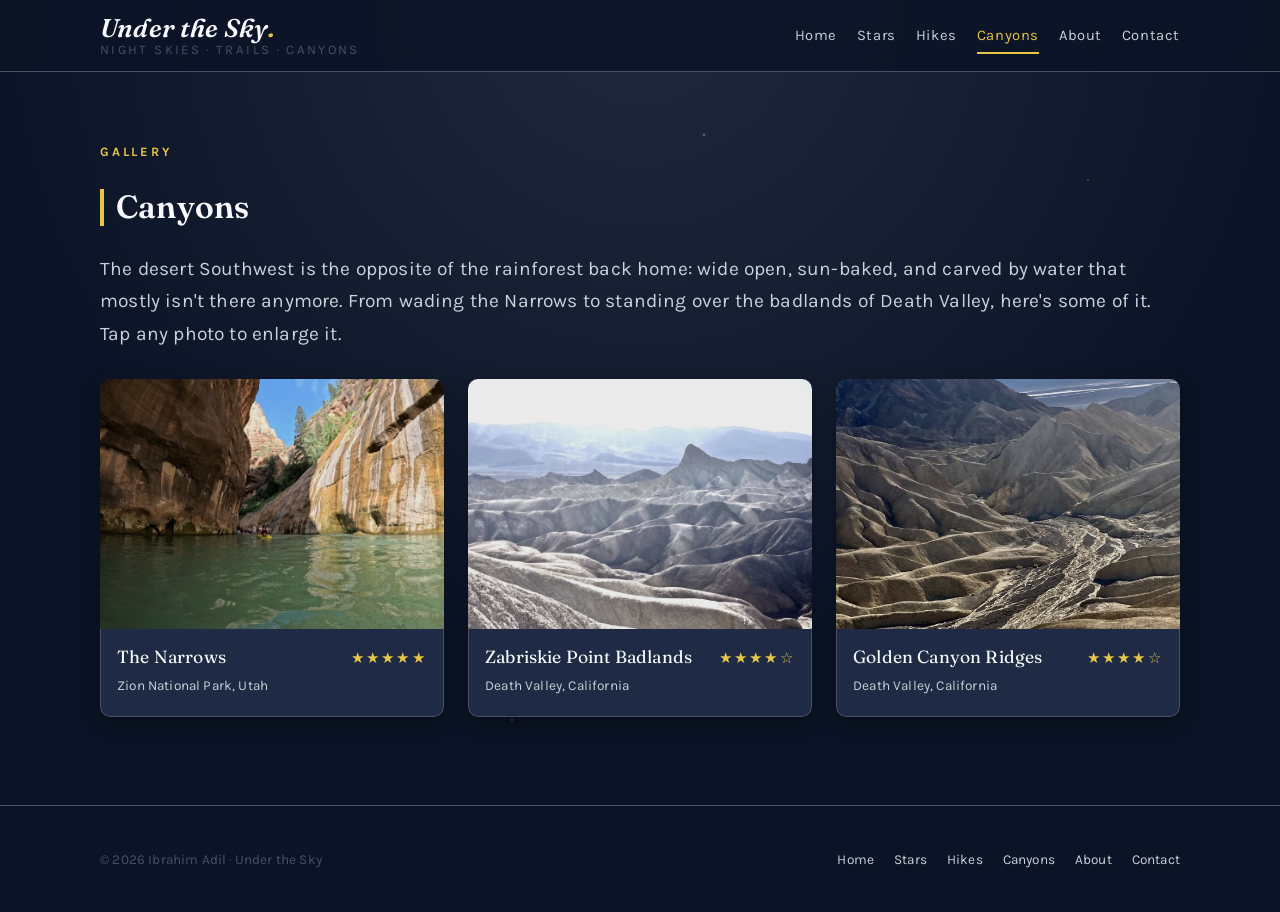
==== canyons.html @ 0be4a295 "Add files via upload" ====
<!DOCTYPE html>
<html lang="en">
<head>
  <meta charset="UTF-8">
  <meta name="viewport" content="width=device-width, initial-scale=1.0">
  <meta name="author" content="Ibrahim Adil">
  <meta name="description" content="Canyon and desert landscape photography from Zion and Death Valley.">
  <title>Canyons — Under the Sky</title>
  <link rel="stylesheet" href="css/format.css">
  <link rel="stylesheet" href="css/layout.css">
  <link rel="stylesheet" href="css/effects.css">
</head>
<body>

  <header class="site-header">
    <div class="wrap header-inner">
      <div class="brand">
        <a href="index.html" class="logo">Under the Sky<span class="logo-dot">.</span></a>
        <span class="tagline">Night skies &middot; trails &middot; canyons</span>
      </div>
      <nav class="main-nav" aria-label="Main menu">
        <ul>
          <li><a href="index.html">Home</a></li>
          <li><a href="stars.html">Stars</a></li>
          <li><a href="hikes.html">Hikes</a></li>
          <li><a href="canyons.html" class="current">Canyons</a></li>
          <li><a href="about.html">About</a></li>
          <li><a href="contact.html">Contact</a></li>
        </ul>
      </nav>
    </div>
  </header>

  <main>
    <section class="section">
      <div class="wrap">
        <header class="section-head">
          <p class="eyebrow">Gallery</p>
          <h1 class="section-title">Canyons</h1>
          <p class="lead">The desert Southwest is the opposite of the rainforest back home:
            wide open, sun-baked, and carved by water that mostly isn't there anymore. From
            wading the Narrows to standing over the badlands of Death Valley, here's some of it.
            Tap any photo to enlarge it.</p>
        </header>

        <div class="gallery">

          <figure class="photo">
            <a href="#lb-the-narrows">
              <img class="photo-img" src="images/canyons/the-narrows-thumb.jpg"
                   alt="Tall striped canyon walls rising above clear green river water">
            </a>
            <figcaption>
              <div class="caption-row">
                <span class="photo-name">The Narrows</span>
                <span class="stars-rating" aria-label="Rated 5 out of 5">&#9733;&#9733;&#9733;&#9733;&#9733;</span>
              </div>
              <span class="photo-loc">Zion National Park, Utah</span>
            </figcaption>
          </figure>

          <figure class="photo">
            <a href="#lb-zabriskie-point">
              <img class="photo-img" src="images/canyons/zabriskie-point-thumb.jpg"
                   alt="Rippled grey-and-tan badland ridges under a bright hazy sky">
            </a>
            <figcaption>
              <div class="caption-row">
                <span class="photo-name">Zabriskie Point Badlands</span>
                <span class="stars-rating" aria-label="Rated 4 out of 5">&#9733;&#9733;&#9733;&#9733;&#9734;</span>
              </div>
              <span class="photo-loc">Death Valley, California</span>
            </figcaption>
          </figure>

          <figure class="photo">
            <a href="#lb-golden-canyon">
              <img class="photo-img" src="images/canyons/golden-canyon-thumb.jpg"
                   alt="Golden eroded canyon ridges with blue mountains in the distance">
            </a>
            <figcaption>
              <div class="caption-row">
                <span class="photo-name">Golden Canyon Ridges</span>
                <span class="stars-rating" aria-label="Rated 4 out of 5">&#9733;&#9733;&#9733;&#9733;&#9734;</span>
              </div>
              <span class="photo-loc">Death Valley, California</span>
            </figcaption>
          </figure>

        </div>
      </div>
    </section>
  </main>

  <div class="lightbox" id="lb-the-narrows">
    <a href="#" class="lightbox-close" aria-label="Close">&times;</a>
    <img src="images/canyons/the-narrows.jpg" alt="Tall striped canyon walls rising above clear green river water">
    <p class="lightbox-caption"><strong>The Narrows</strong> &mdash; Zion National Park, Utah</p>
  </div>

  <div class="lightbox" id="lb-zabriskie-point">
    <a href="#" class="lightbox-close" aria-label="Close">&times;</a>
    <img src="images/canyons/zabriskie-point.jpg" alt="Rippled grey-and-tan badland ridges under a bright hazy sky">
    <p class="lightbox-caption"><strong>Zabriskie Point Badlands</strong> &mdash; Death Valley, California</p>
  </div>

  <div class="lightbox" id="lb-golden-canyon">
    <a href="#" class="lightbox-close" aria-label="Close">&times;</a>
    <img src="images/canyons/golden-canyon.jpg" alt="Golden eroded canyon ridges with blue mountains in the distance">
    <p class="lightbox-caption"><strong>Golden Canyon Ridges</strong> &mdash; Death Valley, California</p>
  </div>

  <footer class="site-footer">
    <div class="wrap footer-inner">
      <p>&copy; 2026 Ibrahim Adil &middot; Under the Sky</p>
      <ul class="footer-nav">
        <li><a href="index.html">Home</a></li>
        <li><a href="stars.html">Stars</a></li>
        <li><a href="hikes.html">Hikes</a></li>
        <li><a href="canyons.html">Canyons</a></li>
        <li><a href="about.html">About</a></li>
        <li><a href="contact.html">Contact</a></li>
      </ul>
    </div>
  </footer>

</body>
</html>
---- css/format.css ----
/* ============================================================
   format.css  —  Colors, Fonts & Typography
   Under the Sky — a PNW + Southwest photo journal
   Ibrahim Adil · IT-WEB 112
   ============================================================ */

/* --- Google Fonts: Fraunces (display) + Karla (body) --- */
@import url('https://fonts.googleapis.com/css2?family=Fraunces:ital,opsz,wght@0,9..144,400;0,9..144,600;1,9..144,400;1,9..144,600&family=Karla:wght@400;600;700&display=swap');

/* --- Color palette (named so I can reuse the names) --------
   Deep Navy    #0B1426   main background
   Midnight Blue#1F2A44   cards / section backgrounds
   Slate Purple #4A4E69   borders / secondary text
   Mist Gray    #C9D1D9   body text
   Warm Gold    #E8C547   links / accents / star ratings
   ----------------------------------------------------------- */
:root {
  --deep-navy:     #0B1426;
  --midnight-blue: #1F2A44;
  --slate-purple:  #4A4E69;
  --mist-gray:     #C9D1D9;
  --warm-gold:     #E8C547;
  --gold-soft:     #f0d98a;
  --white-star:    #f7f9fc;
}

/* --- Base text + background --- */
body {
  background-color: var(--deep-navy);
  color: var(--mist-gray);
  font-family: 'Karla', 'Segoe UI', Tahoma, sans-serif;
  font-size: 1.05rem;
  line-height: 1.7;
  letter-spacing: 0.01em;
}

/* --- Headings use the display serif --- */
h1, h2, h3 {
  font-family: 'Fraunces', Georgia, 'Times New Roman', serif;
  color: var(--white-star);
  line-height: 1.15;
  font-weight: 600;
}

/* --- Header / site identity --- */
.site-header {
  background-color: rgba(11, 20, 38, 0.85);
  border-bottom: 1px solid var(--slate-purple);
}

.logo {
  font-family: 'Fraunces', Georgia, serif;
  font-style: italic;
  font-weight: 600;
  font-size: 1.6rem;
  color: var(--white-star);
  text-decoration: none;
}

.logo .logo-dot {
  color: var(--warm-gold);
}

.tagline {
  color: var(--slate-purple);
  font-size: 0.82rem;
  letter-spacing: 0.18em;
  text-transform: uppercase;
}

/* --- Navigation links --- */
.main-nav a {
  color: var(--mist-gray);
  text-decoration: none;
  font-size: 0.92rem;
  letter-spacing: 0.04em;
}

.main-nav a:hover,
.main-nav a:focus {
  color: var(--warm-gold);
}

.main-nav a.current {
  color: var(--warm-gold);
}

/* --- Hero (home page banner) --- */
.hero-title {
  font-size: 3.2rem;
  font-style: italic;
  color: var(--white-star);
  text-shadow: 0 2px 18px rgba(0, 0, 0, 0.7);
}

.hero-sub {
  color: var(--mist-gray);
  font-size: 1.15rem;
  letter-spacing: 0.05em;
  text-shadow: 0 1px 10px rgba(0, 0, 0, 0.8);
}

.gold-rule {
  border: none;
  border-top: 2px solid var(--warm-gold);
}

/* --- Section headings --- */
.section-title {
  font-size: 2rem;
  border-left: 4px solid var(--warm-gold);
  padding-left: 0.75rem;
}

.eyebrow {
  color: var(--warm-gold);
  font-family: 'Karla', sans-serif;
  font-size: 0.8rem;
  font-weight: 700;
  letter-spacing: 0.22em;
  text-transform: uppercase;
}

/* --- Intro / body copy --- */
.lead {
  font-size: 1.2rem;
  color: var(--mist-gray);
}

a {
  color: var(--warm-gold);
}

/* --- Category & photo cards --- */
.card {
  background-color: var(--midnight-blue);
  border: 1px solid var(--slate-purple);
}

.card h3 {
  font-size: 1.4rem;
}

.card-meta {
  color: var(--slate-purple);
  font-size: 0.85rem;
  letter-spacing: 0.08em;
  text-transform: uppercase;
}

/* --- Gallery figure captions --- */
.photo figcaption {
  background-color: var(--midnight-blue);
  border: 1px solid var(--slate-purple);
  border-top: none;
}

.photo-name {
  font-family: 'Fraunces', Georgia, serif;
  color: var(--white-star);
  font-size: 1.1rem;
}

.photo-loc {
  color: var(--mist-gray);
  font-size: 0.85rem;
}

/* --- Gold star rating chip --- */
.stars-rating {
  color: var(--warm-gold);
  letter-spacing: 0.15em;
  font-size: 0.95rem;
}

/* --- Lightbox caption --- */
.lightbox-caption {
  color: var(--mist-gray);
  font-family: 'Karla', sans-serif;
}

.lightbox-caption strong {
  font-family: 'Fraunces', serif;
  color: var(--white-star);
}

.lightbox-close {
  color: var(--warm-gold);
  text-decoration: none;
  font-size: 2rem;
  font-family: 'Karla', sans-serif;
}

/* --- About page lists --- */
.gear-list li::marker {
  color: var(--warm-gold);
}

/* --- Contact form --- */
.field label {
  color: var(--mist-gray);
  font-size: 0.9rem;
  letter-spacing: 0.04em;
}

.field input,
.field textarea {
  background-color: var(--midnight-blue);
  border: 1px solid var(--slate-purple);
  color: var(--white-star);
  font-family: 'Karla', sans-serif;
  font-size: 1rem;
}

.field input::placeholder,
.field textarea::placeholder {
  color: var(--slate-purple);
}

.field input:focus,
.field textarea:focus {
  border-color: var(--warm-gold);
  outline: none;
}

.btn {
  background-color: var(--warm-gold);
  color: var(--deep-navy);
  font-family: 'Karla', sans-serif;
  font-weight: 700;
  letter-spacing: 0.06em;
  border: none;
  cursor: pointer;
}

.form-thanks {
  color: var(--warm-gold);
  border: 1px solid var(--warm-gold);
  background-color: rgba(232, 197, 71, 0.08);
}

/* --- Footer --- */
.site-footer {
  border-top: 1px solid var(--slate-purple);
  color: var(--slate-purple);
  font-size: 0.85rem;
}

.site-footer a {
  color: var(--mist-gray);
  text-decoration: none;
}

.site-footer a:hover {
  color: var(--warm-gold);
}
---- css/layout.css ----
/* ============================================================
   layout.css  —  Layout, Positioning & Responsive Design
   Under the Sky
   Ibrahim Adil · IT-WEB 112
   ============================================================ */

/* --- Reset-ish: easier box math --- */
* {
  box-sizing: border-box;
}

html {
  scroll-behavior: smooth;
}

body {
  margin: 0;
  min-height: 100vh;
  display: flex;
  flex-direction: column;
}

img {
  max-width: 100%;
  height: auto;
  display: block;
}

/* --- Subtle starfield texture behind everything --- */
body::before {
  content: "";
  position: fixed;
  top: 0;
  right: 0;
  bottom: 0;
  left: 0;
  z-index: -1;
  background-color: #0B1426;
  background-image:
    radial-gradient(1px 1px at 20% 30%, rgba(255,255,255,0.7), transparent),
    radial-gradient(1px 1px at 70% 60%, rgba(255,255,255,0.5), transparent),
    radial-gradient(1px 1px at 40% 80%, rgba(255,255,255,0.6), transparent),
    radial-gradient(1px 1px at 85% 20%, rgba(255,255,255,0.5), transparent),
    radial-gradient(2px 2px at 55% 15%, rgba(255,255,255,0.4), transparent),
    radial-gradient(1px 1px at 10% 70%, rgba(255,255,255,0.5), transparent),
    radial-gradient(circle at 50% 0%, rgba(74,78,105,0.35), transparent 60%);
}

/* --- Centered content wrapper --- */
.wrap {
  width: 90%;
  max-width: 1080px;
  margin: 0 auto;
}

/* --- Sticky header --- */
.site-header {
  position: sticky;
  top: 0;
  z-index: 50;
}

.header-inner {
  display: flex;
  flex-wrap: wrap;
  align-items: center;
  justify-content: space-between;
  gap: 0.5rem 1.5rem;
  padding: 0.9rem 0;
}

.brand {
  display: flex;
  flex-direction: column;
  line-height: 1.1;
}

/* --- Nav list as a row --- */
.main-nav ul {
  display: flex;
  flex-wrap: wrap;
  gap: 0.4rem 1.25rem;
  list-style: none;
  margin: 0;
  padding: 0;
}

.main-nav a {
  display: inline-block;
  padding: 0.25rem 0;
}

/* --- Main grows to push footer down --- */
main {
  flex: 1;
  width: 100%;
}

/* --- Hero block --- */
.hero {
  position: relative;
  width: 100%;
  min-height: 62vh;
  display: flex;
  align-items: center;
  justify-content: center;
  text-align: center;
  overflow: hidden;
}

.hero-img {
  position: absolute;
  top: 0;
  right: 0;
  bottom: 0;
  left: 0;
  width: 100%;
  height: 100%;
  object-fit: cover;
}

.hero-overlay {
  position: absolute;
  top: 0;
  right: 0;
  bottom: 0;
  left: 0;
  background: linear-gradient(180deg, rgba(11,20,38,0.45) 0%, rgba(11,20,38,0.8) 100%);
}

.hero-content {
  position: relative;
  z-index: 2;
  padding: 2rem 1rem;
  max-width: 720px;
}

.hero-content .gold-rule {
  width: 90px;
  margin: 1.25rem auto;
}

/* --- Generic section spacing --- */
.section {
  padding: 3.5rem 0 1rem;
}

.section-head {
  margin-bottom: 1.75rem;
}

/* --- Category teaser grid (home) --- */
.category-grid {
  display: grid;
  grid-template-columns: repeat(3, 1fr);
  gap: 1.5rem;
}

.category-grid .card {
  display: flex;
  flex-direction: column;
  border-radius: 10px;
  overflow: hidden;
  text-decoration: none;
}

.card-thumb {
  height: 210px;
  object-fit: cover;
  width: 100%;
}

.card-body {
  padding: 1.1rem 1.25rem 1.4rem;
}

/* --- Photo gallery grid --- */
.gallery {
  display: grid;
  grid-template-columns: repeat(3, 1fr);
  gap: 1.5rem;
  padding: 0 0 1rem;
}

.photo {
  margin: 0;
  border-radius: 10px;
  overflow: hidden;
}

.photo a {
  display: block;
}

.photo-img {
  height: 250px;
  object-fit: cover;
  width: 100%;
}

.photo figcaption {
  padding: 0.8rem 1rem 1rem;
  border-radius: 0 0 10px 10px;
}

.caption-row {
  display: flex;
  align-items: baseline;
  justify-content: space-between;
  gap: 0.5rem;
  flex-wrap: wrap;
}

/* --- Lightbox (pure CSS, uses :target) --- */
.lightbox {
  position: fixed;
  top: 0;
  right: 0;
  bottom: 0;
  left: 0;
  z-index: 100;
  display: flex;
  flex-direction: column;
  align-items: center;
  justify-content: center;
  padding: 4vh 4vw;
  background-color: rgba(7, 12, 24, 0.95);
}

.lightbox img {
  max-width: 100%;
  max-height: 78vh;
  border-radius: 6px;
}

.lightbox-caption {
  margin-top: 1rem;
  text-align: center;
}

.lightbox-close {
  position: absolute;
  top: 2vh;
  right: 4vw;
  line-height: 1;
}

/* --- Text page (about) --- */
.prose {
  max-width: 720px;
}

.prose p { margin: 0 0 1.1rem; }

.gear-list {
  padding-left: 1.2rem;
}

.gear-list li { margin-bottom: 0.4rem; }

/* --- Contact form --- */
.contact-layout {
  max-width: 620px;
}

.form-grid {
  display: grid;
  gap: 1.1rem;
}

.field {
  display: flex;
  flex-direction: column;
  gap: 0.35rem;
}

.field input,
.field textarea {
  padding: 0.6rem 0.75rem;
  border-radius: 6px;
  width: 100%;
}

.field textarea {
  min-height: 130px;
  resize: vertical;
}

.btn {
  padding: 0.7rem 1.6rem;
  border-radius: 24px;
  justify-self: start;
}

.form-thanks {
  margin-top: 1rem;
  padding: 0.9rem 1.1rem;
  border-radius: 8px;
}

/* --- Footer --- */
.site-footer {
  margin-top: 3.5rem;
  padding: 1.75rem 0;
}

.footer-inner {
  display: flex;
  flex-wrap: wrap;
  align-items: center;
  justify-content: space-between;
  gap: 0.75rem 1.5rem;
}

.footer-nav {
  display: flex;
  flex-wrap: wrap;
  gap: 0.5rem 1.25rem;
  list-style: none;
  margin: 0;
  padding: 0;
}

/* ============================================================
   RESPONSIVE — media queries
   ============================================================ */

/* Tablet: galleries drop to 2 columns */
@media (max-width: 860px) {
  .category-grid,
  .gallery {
    grid-template-columns: repeat(2, 1fr);
  }
  .hero-title { font-size: 2.4rem; }
}

/* Phone: single column, stacked nav */
@media (max-width: 560px) {
  .header-inner {
    flex-direction: column;
    align-items: flex-start;
  }
  .main-nav ul {
    gap: 0.4rem 1rem;
  }
  .category-grid,
  .gallery {
    grid-template-columns: 1fr;
  }
  .hero { min-height: 50vh; }
  .hero-title { font-size: 2rem; }
  .footer-inner { flex-direction: column; align-items: flex-start; }
}
---- css/effects.css ----
/* ============================================================
   effects.css  —  Interactive Effects & Animation
   Hover states, transitions, keyframe animations, lightbox
   Under the Sky · Ibrahim Adil · IT-WEB 112
   ============================================================ */

/* --- Nav: animated gold underline on hover --- */
.main-nav a {
  position: relative;
  transition: color 0.25s ease;
}

.main-nav a::after {
  content: "";
  position: absolute;
  left: 0;
  bottom: -2px;
  width: 0;
  height: 2px;
  background-color: var(--warm-gold);
  transition: width 0.3s ease;
}

.main-nav a:hover::after,
.main-nav a:focus::after,
.main-nav a.current::after {
  width: 100%;
}

/* --- Logo star twinkle --- */
.logo .logo-dot {
  display: inline-block;
  animation: twinkle 3s ease-in-out infinite;
}

@keyframes twinkle {
  0%, 100% { opacity: 1; transform: scale(1); }
  50%      { opacity: 0.45; transform: scale(0.8); }
}

/* --- Hero text: fade + rise on page load --- */
.hero-content > * {
  opacity: 0;
  animation: rise-in 0.9s ease forwards;
}
.hero-content .eyebrow    { animation-delay: 0.15s; }
.hero-content .hero-title { animation-delay: 0.35s; }
.hero-content .gold-rule  { animation-delay: 0.55s; }
.hero-content .hero-sub   { animation-delay: 0.7s;  }

@keyframes rise-in {
  from { opacity: 0; transform: translateY(18px); }
  to   { opacity: 1; transform: translateY(0); }
}

/* --- Category cards: lift + image zoom on hover --- */
.category-grid .card {
  transition: transform 0.3s ease, box-shadow 0.3s ease, border-color 0.3s ease;
  box-shadow: 0 6px 18px rgba(0, 0, 0, 0.35);
}

.category-grid .card:hover {
  transform: translateY(-6px);
  border-color: var(--warm-gold);
  box-shadow: 0 14px 30px rgba(0, 0, 0, 0.55);
}

.card-thumb {
  transition: transform 0.5s ease;
}

.category-grid .card:hover .card-thumb {
  transform: scale(1.06);
}

/* Staggered reveal of the three home cards */
.category-grid .card {
  opacity: 0;
  animation: rise-in 0.7s ease forwards;
}
.category-grid .card:nth-child(1) { animation-delay: 0.1s; }
.category-grid .card:nth-child(2) { animation-delay: 0.25s; }
.category-grid .card:nth-child(3) { animation-delay: 0.4s; }

/* --- Gallery photos: zoom image, caption brightens --- */
.photo {
  box-shadow: 0 6px 18px rgba(0, 0, 0, 0.35);
  transition: transform 0.3s ease, box-shadow 0.3s ease;
}

.photo:hover {
  transform: translateY(-4px);
  box-shadow: 0 14px 30px rgba(0, 0, 0, 0.55);
}

.photo-img {
  transition: transform 0.6s ease, filter 0.4s ease;
  filter: brightness(0.92);
}

.photo:hover .photo-img {
  transform: scale(1.07);
  filter: brightness(1.05);
}

/* --- Pure-CSS lightbox: hidden until its id is targeted --- */
.lightbox {
  opacity: 0;
  visibility: hidden;
  transition: opacity 0.3s ease, visibility 0.3s ease;
}

.lightbox:target {
  opacity: 1;
  visibility: visible;
}

.lightbox img {
  transform: scale(0.96);
  transition: transform 0.35s ease;
}

.lightbox:target img {
  transform: scale(1);
}

.lightbox-close {
  transition: transform 0.25s ease, color 0.25s ease;
}

.lightbox-close:hover {
  transform: rotate(90deg);
  color: var(--gold-soft);
}

/* --- Buttons + links --- */
.btn {
  transition: transform 0.2s ease, background-color 0.2s ease, box-shadow 0.2s ease;
}

.btn:hover {
  background-color: var(--gold-soft);
  transform: translateY(-2px);
  box-shadow: 0 8px 18px rgba(232, 197, 71, 0.25);
}

.text-link {
  position: relative;
  text-decoration: none;
  border-bottom: 1px solid transparent;
  transition: border-color 0.25s ease, color 0.25s ease;
}

.text-link:hover {
  border-color: var(--warm-gold);
}

/* --- Respect reduced-motion preferences --- */
@media (prefers-reduced-motion: reduce) {
  *,
  .hero-content > *,
  .category-grid .card {
    animation: none !important;
    transition: none !important;
    opacity: 1 !important;
  }
}
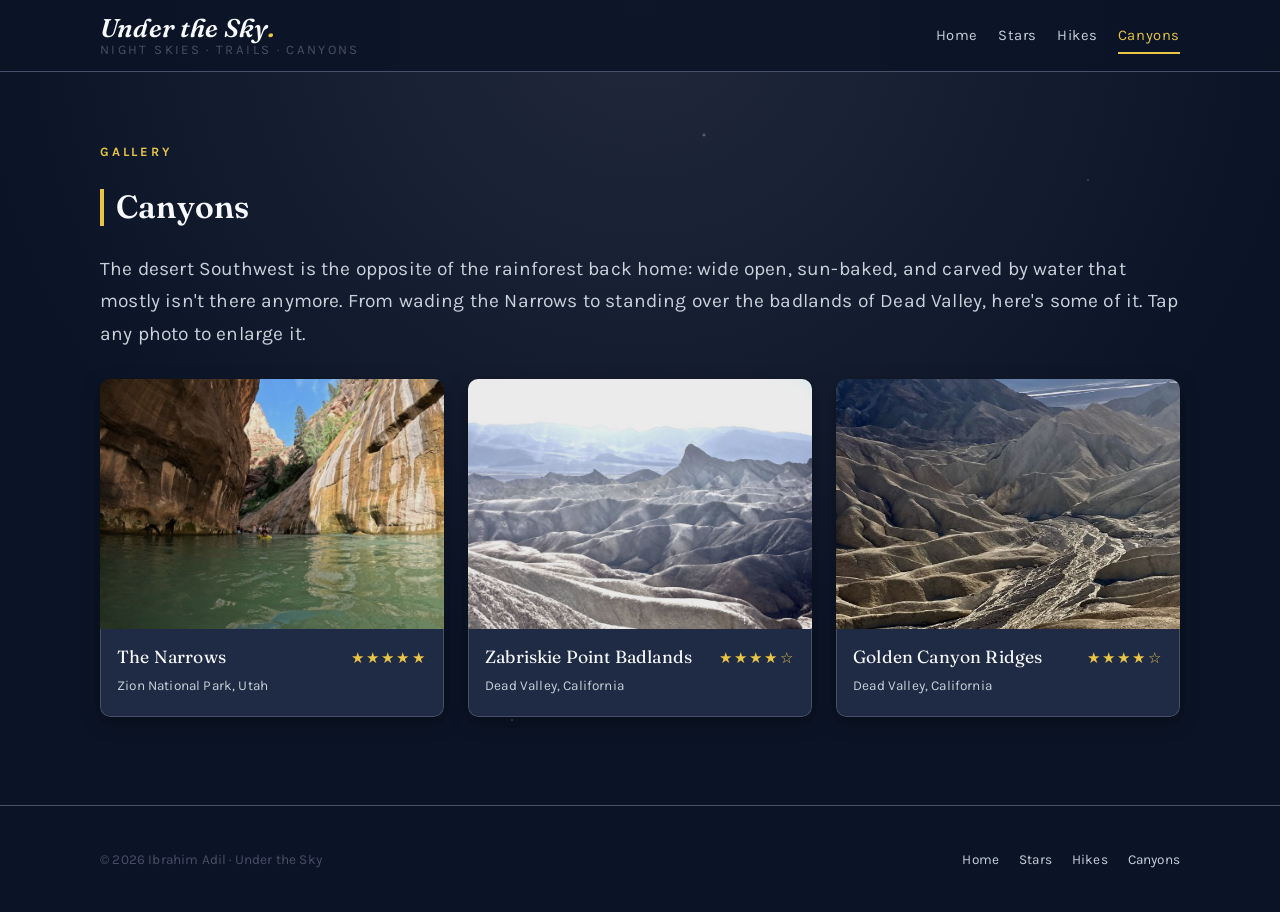
==== commit 80685bc8: "Add files via upload" ====
--- a/canyons.html
+++ b/canyons.html
@@ -4,7 +4,7 @@
   <meta charset="UTF-8">
   <meta name="viewport" content="width=device-width, initial-scale=1.0">
   <meta name="author" content="Ibrahim Adil">
-  <meta name="description" content="Canyon and desert landscape photography from Zion and Death Valley.">
+  <meta name="description" content="Canyon and desert landscape photography from Zion and Dead Valley.">
   <title>Canyons — Under the Sky</title>
   <link rel="stylesheet" href="css/format.css">
   <link rel="stylesheet" href="css/layout.css">
@@ -24,8 +24,6 @@
           <li><a href="stars.html">Stars</a></li>
           <li><a href="hikes.html">Hikes</a></li>
           <li><a href="canyons.html" class="current">Canyons</a></li>
-          <li><a href="about.html">About</a></li>
-          <li><a href="contact.html">Contact</a></li>
         </ul>
       </nav>
     </div>
@@ -39,7 +37,7 @@
           <h1 class="section-title">Canyons</h1>
           <p class="lead">The desert Southwest is the opposite of the rainforest back home:
             wide open, sun-baked, and carved by water that mostly isn't there anymore. From
-            wading the Narrows to standing over the badlands of Death Valley, here's some of it.
+            wading the Narrows to standing over the badlands of Dead Valley, here's some of it.
             Tap any photo to enlarge it.</p>
         </header>
 
@@ -69,7 +67,7 @@
                 <span class="photo-name">Zabriskie Point Badlands</span>
                 <span class="stars-rating" aria-label="Rated 4 out of 5">&#9733;&#9733;&#9733;&#9733;&#9734;</span>
               </div>
-              <span class="photo-loc">Death Valley, California</span>
+              <span class="photo-loc">Dead Valley, California</span>
             </figcaption>
           </figure>
 
@@ -83,7 +81,7 @@
                 <span class="photo-name">Golden Canyon Ridges</span>
                 <span class="stars-rating" aria-label="Rated 4 out of 5">&#9733;&#9733;&#9733;&#9733;&#9734;</span>
               </div>
-              <span class="photo-loc">Death Valley, California</span>
+              <span class="photo-loc">Dead Valley, California</span>
             </figcaption>
           </figure>
 
@@ -101,13 +99,13 @@
   <div class="lightbox" id="lb-zabriskie-point">
     <a href="#" class="lightbox-close" aria-label="Close">&times;</a>
     <img src="images/canyons/zabriskie-point.jpg" alt="Rippled grey-and-tan badland ridges under a bright hazy sky">
-    <p class="lightbox-caption"><strong>Zabriskie Point Badlands</strong> &mdash; Death Valley, California</p>
+    <p class="lightbox-caption"><strong>Zabriskie Point Badlands</strong> &mdash; Dead Valley, California</p>
   </div>
 
   <div class="lightbox" id="lb-golden-canyon">
     <a href="#" class="lightbox-close" aria-label="Close">&times;</a>
     <img src="images/canyons/golden-canyon.jpg" alt="Golden eroded canyon ridges with blue mountains in the distance">
-    <p class="lightbox-caption"><strong>Golden Canyon Ridges</strong> &mdash; Death Valley, California</p>
+    <p class="lightbox-caption"><strong>Golden Canyon Ridges</strong> &mdash; Dead Valley, California</p>
   </div>
 
   <footer class="site-footer">
@@ -118,8 +116,6 @@
         <li><a href="stars.html">Stars</a></li>
         <li><a href="hikes.html">Hikes</a></li>
         <li><a href="canyons.html">Canyons</a></li>
-        <li><a href="about.html">About</a></li>
-        <li><a href="contact.html">Contact</a></li>
       </ul>
     </div>
   </footer>
